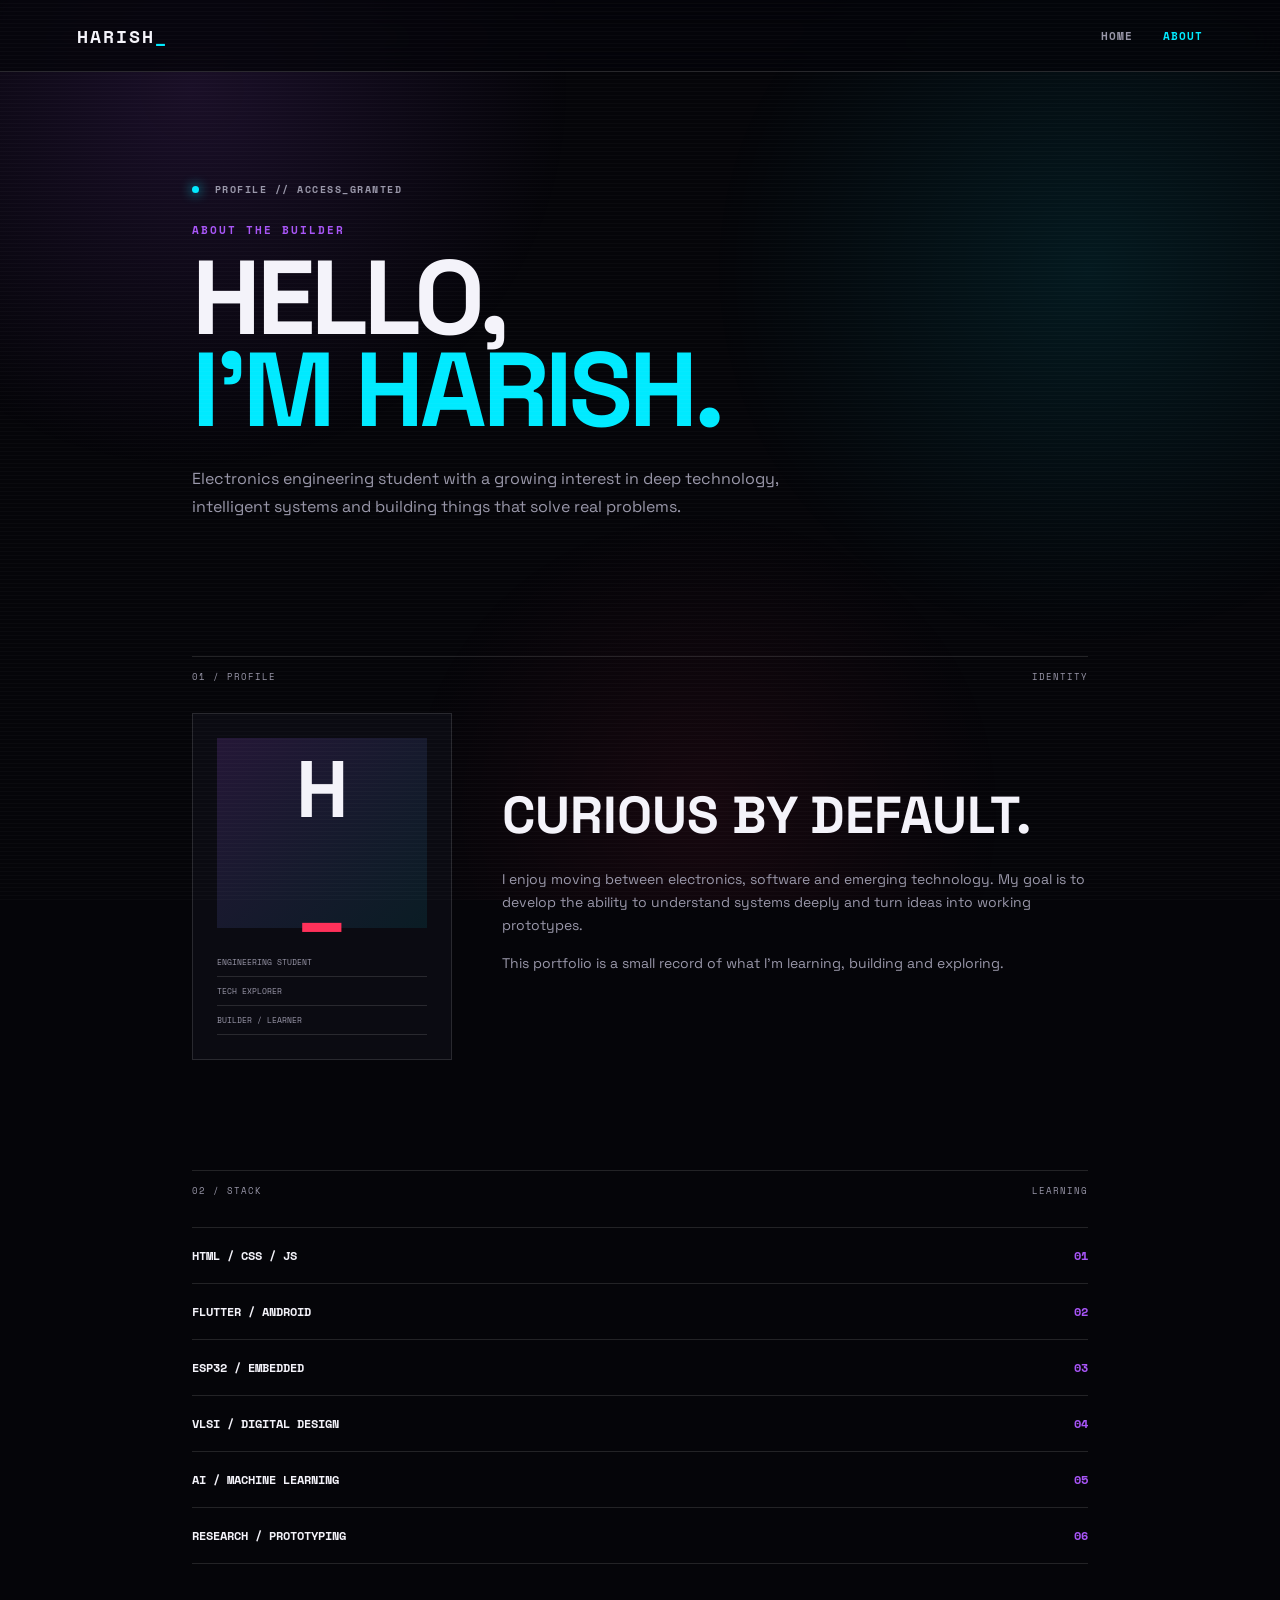
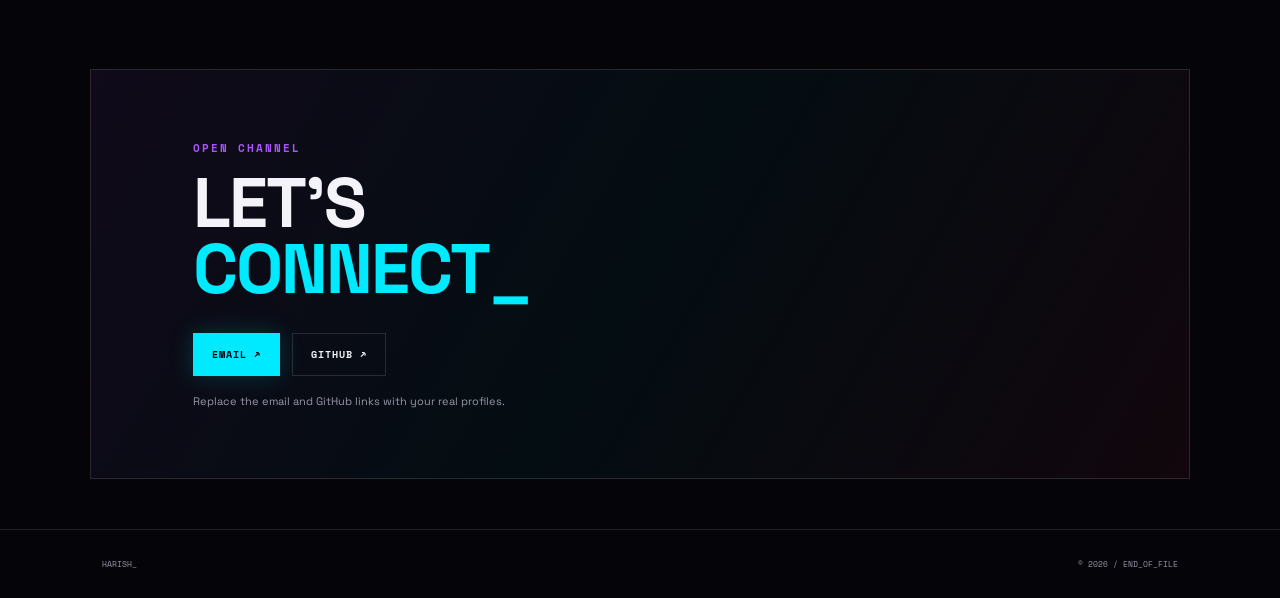
==== about.html @ 22ba83e8 "Add files via upload" ====
<!DOCTYPE html>
<html lang="en">
<head>
  <meta charset="UTF-8">
  <meta name="viewport" content="width=device-width, initial-scale=1.0">
  <meta name="description" content="About Harish — electronics engineering, technology and innovation.">
  <title>ABOUT // HARISH</title>
  <link rel="stylesheet" href="style.css">
</head>
<body>
  <div class="scanlines"></div>

  <header class="nav">
    <a class="logo" href="index.html">HARISH<span>_</span></a>
    <button class="menu-btn" aria-label="Open menu">☰</button>
    <nav class="nav-links">
      <a href="index.html">HOME</a>
      <a class="active" href="about.html">ABOUT</a>
    </nav>
  </header>

  <main>
    <section class="about-hero">
      <div class="status"><span></span> PROFILE // ACCESS_GRANTED</div>
      <p class="eyebrow">ABOUT THE BUILDER</p>
      <h1>HELLO,<br><span>I'M HARISH.</span></h1>
      <p class="hero-copy">Electronics engineering student with a growing interest in deep technology, intelligent systems and building things that solve real problems.</p>
    </section>

    <section class="section">
      <div class="section-head"><span>01 / PROFILE</span><span>IDENTITY</span></div>
      <div class="profile-grid">
        <div class="profile-card"><div class="avatar">H<span>_</span></div><p>ENGINEERING STUDENT</p><p>TECH EXPLORER</p><p>BUILDER / LEARNER</p></div>
        <div>
          <h2 class="big-title">CURIOUS BY DEFAULT.</h2>
          <p class="body-copy">I enjoy moving between electronics, software and emerging technology. My goal is to develop the ability to understand systems deeply and turn ideas into working prototypes.</p>
          <p class="body-copy">This portfolio is a small record of what I'm learning, building and exploring.</p>
        </div>
      </div>
    </section>

    <section class="section">
      <div class="section-head"><span>02 / STACK</span><span>LEARNING</span></div>
      <div class="stack">
        <div>HTML / CSS / JS <span>01</span></div>
        <div>FLUTTER / ANDROID <span>02</span></div>
        <div>ESP32 / EMBEDDED <span>03</span></div>
        <div>VLSI / DIGITAL DESIGN <span>04</span></div>
        <div>AI / MACHINE LEARNING <span>05</span></div>
        <div>RESEARCH / PROTOTYPING <span>06</span></div>
      </div>
    </section>

    <section class="cta" id="contact">
      <p class="eyebrow">OPEN CHANNEL</p>
      <h2>LET'S<br><span>CONNECT_</span></h2>
      <div class="actions">
        <a class="btn primary" href="mailto:your@email.com">EMAIL ↗</a>
        <a class="btn" href="https://github.com/" target="_blank" rel="noopener">GITHUB ↗</a>
      </div>
      <p class="replace-note">Replace the email and GitHub links with your real profiles.</p>
    </section>
  </main>

  <footer><span>HARISH_</span><span>© 2026 / END_OF_FILE</span></footer>
  <script src="script.js"></script>
</body>
</html>
---- style.css ----
@import url('https://fonts.googleapis.com/css2?family=Space+Grotesk:wght@400;500;600;700&family=Space+Mono:wght@400;700&display=swap');

:root {
  --bg: #050509;
  --panel: #0b0b12;
  --text: #f4f3fa;
  --muted: #9997a9;
  --cyan: #00eaff;
  --blue: #477cff;
  --purple: #a855f7;
  --red: #ff315a;
  --line: rgba(255,255,255,.12);
}
* { box-sizing: border-box; margin: 0; padding: 0; }
html { scroll-behavior: smooth; }
body {
  background: var(--bg); color: var(--text); font-family: 'Space Grotesk', sans-serif;
  min-height: 100vh; overflow-x: hidden;
}
body::before {
  content:""; position:fixed; inset:0; pointer-events:none; z-index:-1;
  background:
    radial-gradient(circle at 15% 10%, rgba(168,85,247,.13), transparent 28%),
    radial-gradient(circle at 85% 30%, rgba(0,234,255,.09), transparent 30%),
    radial-gradient(circle at 55% 90%, rgba(255,49,90,.07), transparent 28%);
}
.scanlines { position:fixed; inset:0; pointer-events:none; z-index:20; opacity:.025; background:repeating-linear-gradient(0deg,#fff 0 1px,transparent 1px 4px); }
a { color:inherit; text-decoration:none; }
.nav {
  height:72px; display:flex; align-items:center; justify-content:space-between;
  padding:0 6%; border-bottom:1px solid var(--line); position:sticky; top:0;
  z-index:10; backdrop-filter:blur(16px); background:rgba(5,5,9,.78);
}
.logo { font:700 18px 'Space Mono', monospace; letter-spacing:2px; }
.logo span, h1 span, .cta span { color:var(--cyan); }
.nav-links { display:flex; gap:30px; font:700 11px 'Space Mono', monospace; letter-spacing:1px; }
.nav-links a { color:var(--muted); transition:.2s; }
.nav-links a:hover,.nav-links .active { color:var(--cyan); }
.menu-btn { display:none; background:none; border:0; color:var(--text); font-size:22px; }
.hero,.about-hero { padding:110px 8% 80px; max-width:1100px; margin:auto; }
.status { font:700 10px 'Space Mono', monospace; letter-spacing:1.5px; color:var(--muted); margin-bottom:25px; }
.status span { display:inline-block; width:7px; height:7px; border-radius:50%; background:var(--cyan); box-shadow:0 0 12px var(--cyan); margin-right:8px; }
.eyebrow { color:var(--purple); font:700 11px 'Space Mono', monospace; letter-spacing:2px; margin-bottom:14px; }
h1 { font-size:clamp(48px,12vw,105px); line-height:.88; letter-spacing:-4px; margin-bottom:28px; }
h1 i { color:var(--red); font-style:normal; text-shadow:0 0 18px rgba(255,49,90,.5); }
.hero-copy { color:var(--muted); max-width:590px; font-size:16px; line-height:1.75; }
.actions { display:flex; gap:12px; flex-wrap:wrap; margin-top:30px; }
.btn { display:inline-block; border:1px solid var(--line); padding:13px 18px; font:700 10px 'Space Mono',monospace; letter-spacing:1px; transition:.25s; }
.btn:hover { border-color:var(--cyan); transform:translateY(-2px); }
.btn.primary { background:var(--cyan); color:#020207; border-color:var(--cyan); box-shadow:0 0 25px rgba(0,234,255,.18); }
.hero-grid { display:grid; grid-template-columns:repeat(3,1fr); border-top:1px solid var(--line); border-bottom:1px solid var(--line); margin-top:80px; }
.hero-grid div { padding:20px 12px; border-right:1px solid var(--line); }
.hero-grid div:last-child { border:0; }
.hero-grid small { display:block; color:var(--muted); font:9px 'Space Mono',monospace; margin-bottom:8px; }
.hero-grid strong { font:700 11px 'Space Mono',monospace; }
.live { color:var(--cyan); }
.section { padding:55px 8%; max-width:1100px; margin:auto; }
.section-head { display:flex; justify-content:space-between; border-top:1px solid var(--line); padding-top:13px; margin-bottom:30px; color:var(--muted); font:9px 'Space Mono',monospace; letter-spacing:1px; }
.skill-grid { display:grid; grid-template-columns:repeat(2,1fr); gap:1px; background:var(--line); border:1px solid var(--line); }
.skill-grid article { background:var(--panel); padding:28px; min-height:170px; }
.skill-grid b { color:var(--red); font:10px 'Space Mono',monospace; }
.skill-grid h2 { margin:30px 0 8px; font-size:21px; }
.skill-grid p,.project p,.body-copy { color:var(--muted); line-height:1.65; font-size:14px; }
.projects { border-top:1px solid var(--line); }
.project { display:grid; grid-template-columns:80px 1fr; gap:20px; padding:28px 0; border-bottom:1px solid var(--line); }
.project-no { color:var(--purple); font:11px 'Space Mono',monospace; }
.project h2 { font-size:22px; margin-bottom:8px; }
.tag { display:inline-block; margin:15px 7px 0 0; padding:5px 8px; border:1px solid var(--line); color:var(--cyan); font:8px 'Space Mono',monospace; }
.cta { max-width:1100px; margin:50px auto; padding:70px 8%; border:1px solid var(--line); background:linear-gradient(120deg,rgba(168,85,247,.07),rgba(0,234,255,.04),rgba(255,49,90,.05)); }
.cta h2 { font-size:clamp(38px,8vw,70px); line-height:.95; letter-spacing:-2px; margin-bottom:15px; }
footer { display:flex; justify-content:space-between; padding:28px 8%; border-top:1px solid var(--line); color:var(--muted); font:8px 'Space Mono',monospace; }
.profile-grid { display:grid; grid-template-columns:260px 1fr; gap:50px; align-items:center; }
.profile-card { border:1px solid var(--line); padding:24px; background:var(--panel); }
.avatar { height:190px; display:grid; place-items:center; font-size:80px; font-weight:700; background:linear-gradient(135deg,rgba(168,85,247,.16),rgba(0,234,255,.08)); margin-bottom:20px; }
.avatar span { color:var(--red); }
.profile-card p { color:var(--muted); font:8px 'Space Mono',monospace; padding:8px 0; border-bottom:1px solid var(--line); }
.big-title { font-size:clamp(28px,6vw,52px); margin-bottom:20px; }
.body-copy { margin-bottom:15px; max-width:650px; }
.stack { border-top:1px solid var(--line); }
.stack div { display:flex; justify-content:space-between; padding:19px 0; border-bottom:1px solid var(--line); font:700 12px 'Space Mono',monospace; }
.stack span { color:var(--purple); }
.replace-note { margin-top:18px; color:var(--muted); font-size:11px; }

@media (max-width:650px) {
  .nav { height:62px; padding:0 5%; }
  .menu-btn { display:block; }
  .nav-links { display:none; position:absolute; top:62px; left:0; right:0; padding:20px 5%; background:#08080d; border-bottom:1px solid var(--line); flex-direction:column; }
  .nav-links.open { display:flex; }
  .hero,.about-hero { padding:80px 6% 55px; }
  h1 { letter-spacing:-2px; }
  .hero-grid { grid-template-columns:1fr; }
  .hero-grid div { border-right:0; border-bottom:1px solid var(--line); }
  .hero-grid div:last-child { border-bottom:0; }
  .section { padding:45px 6%; }
  .skill-grid { grid-template-columns:1fr; }
  .profile-grid { grid-template-columns:1fr; gap:30px; }
  .project { grid-template-columns:55px 1fr; }
  .cta { margin:30px 6%; padding:45px 6%; }
  footer { padding:25px 6%; flex-direction:column; gap:10px; }
}
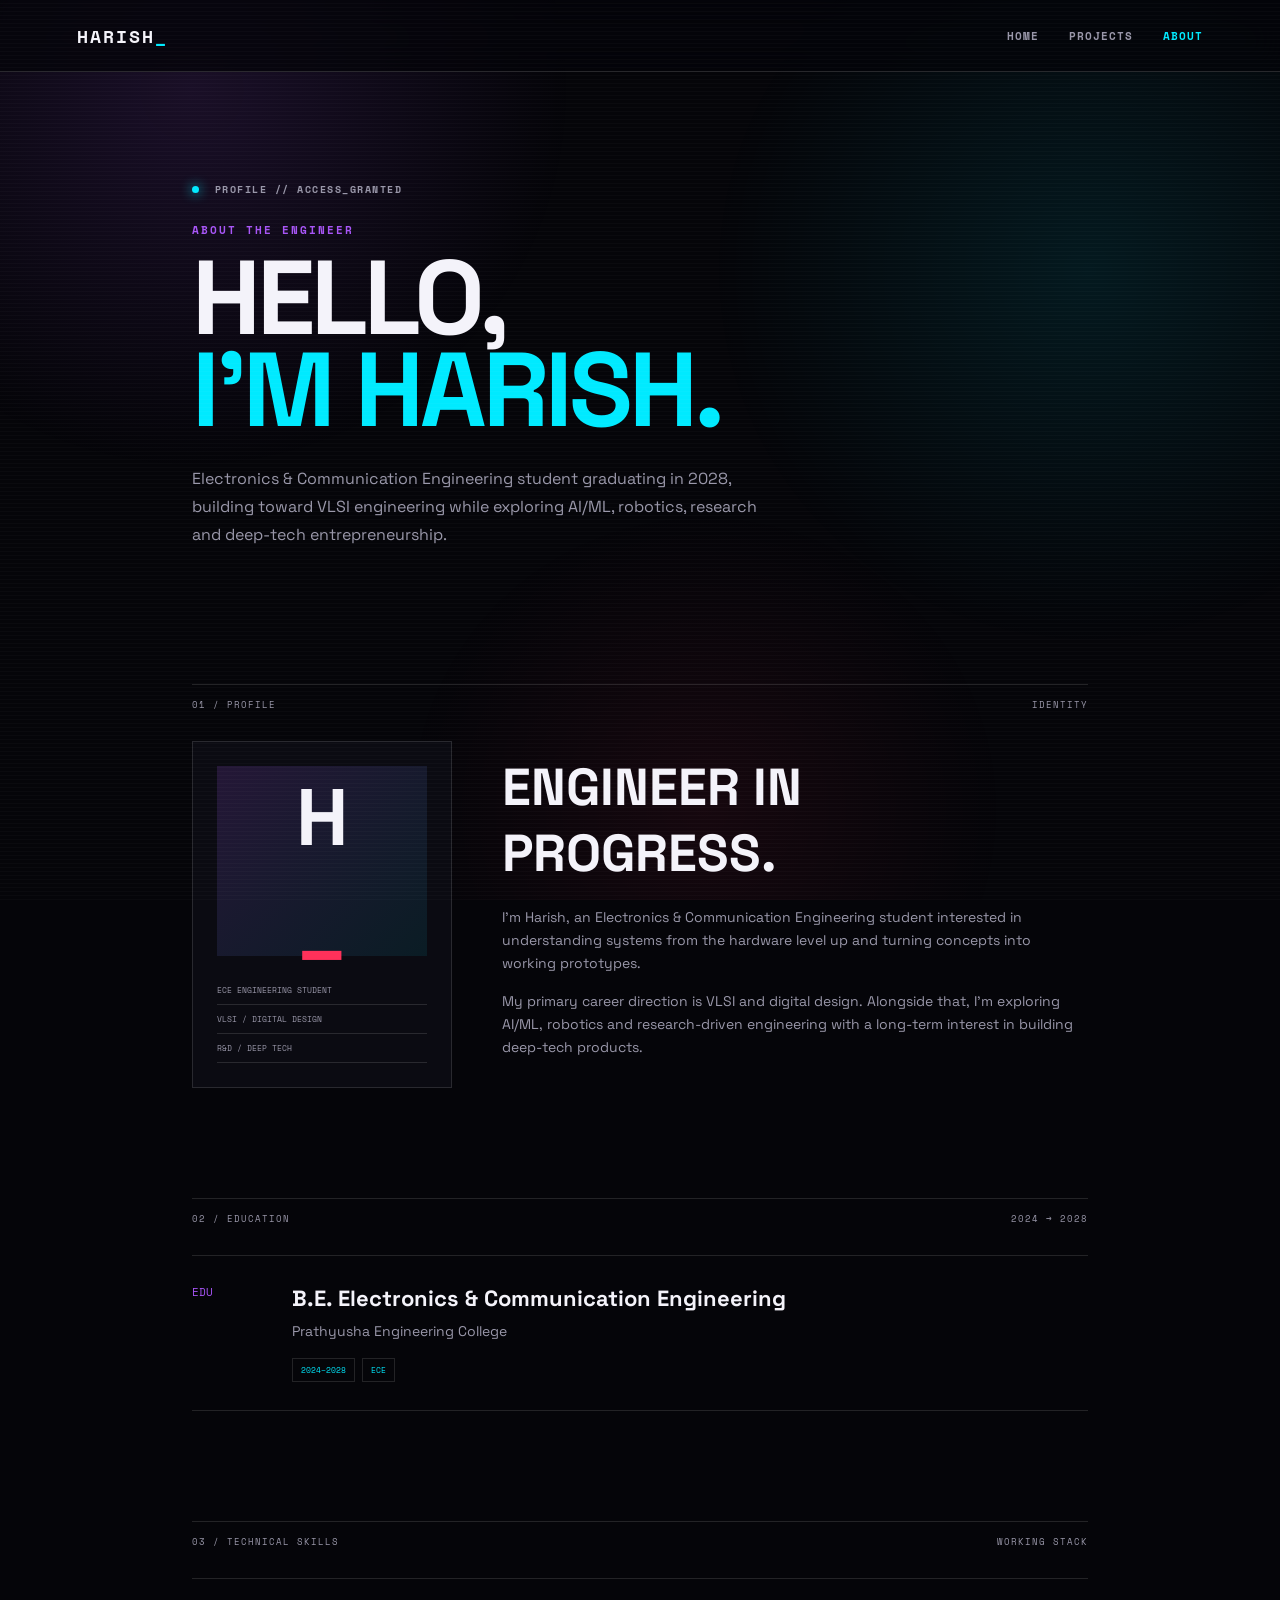
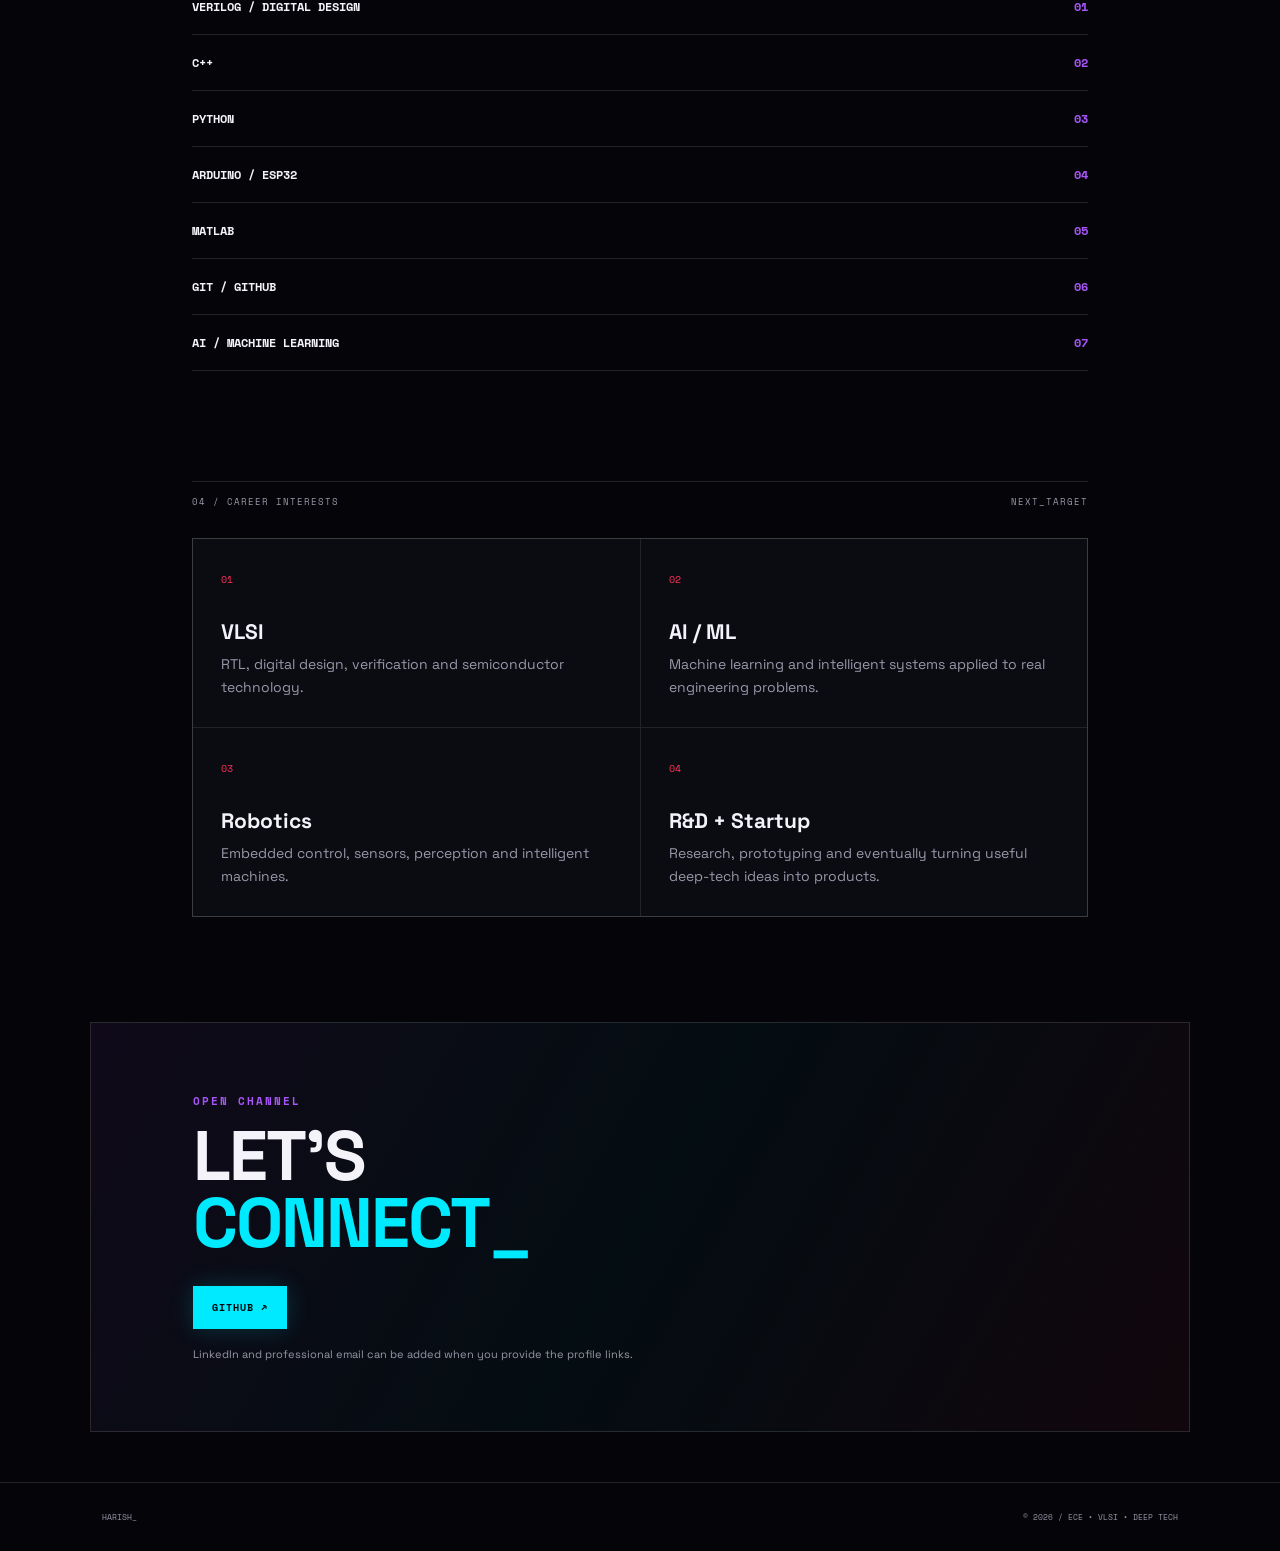
==== commit dae7d5a9: "Rewrite About page for Harish career profile" ====
--- a/about.html
+++ b/about.html
@@ -3,7 +3,7 @@
 <head>
   <meta charset="UTF-8">
   <meta name="viewport" content="width=device-width, initial-scale=1.0">
-  <meta name="description" content="About Harish — electronics engineering, technology and innovation.">
+  <meta name="description" content="About Harish — Electronics & Communication Engineering student focused on VLSI, AI/ML, robotics and R&D.">
   <title>ABOUT // HARISH</title>
   <link rel="stylesheet" href="style.css">
 </head>
@@ -15,6 +15,7 @@
     <button class="menu-btn" aria-label="Open menu">☰</button>
     <nav class="nav-links">
       <a href="index.html">HOME</a>
+      <a href="projects.html">PROJECTS</a>
       <a class="active" href="about.html">ABOUT</a>
     </nav>
   </header>
@@ -22,32 +23,50 @@
   <main>
     <section class="about-hero">
       <div class="status"><span></span> PROFILE // ACCESS_GRANTED</div>
-      <p class="eyebrow">ABOUT THE BUILDER</p>
+      <p class="eyebrow">ABOUT THE ENGINEER</p>
       <h1>HELLO,<br><span>I'M HARISH.</span></h1>
-      <p class="hero-copy">Electronics engineering student with a growing interest in deep technology, intelligent systems and building things that solve real problems.</p>
+      <p class="hero-copy">Electronics & Communication Engineering student graduating in 2028, building toward VLSI engineering while exploring AI/ML, robotics, research and deep-tech entrepreneurship.</p>
     </section>
 
     <section class="section">
       <div class="section-head"><span>01 / PROFILE</span><span>IDENTITY</span></div>
       <div class="profile-grid">
-        <div class="profile-card"><div class="avatar">H<span>_</span></div><p>ENGINEERING STUDENT</p><p>TECH EXPLORER</p><p>BUILDER / LEARNER</p></div>
+        <div class="profile-card"><div class="avatar">H<span>_</span></div><p>ECE ENGINEERING STUDENT</p><p>VLSI / DIGITAL DESIGN</p><p>R&D / DEEP TECH</p></div>
         <div>
-          <h2 class="big-title">CURIOUS BY DEFAULT.</h2>
-          <p class="body-copy">I enjoy moving between electronics, software and emerging technology. My goal is to develop the ability to understand systems deeply and turn ideas into working prototypes.</p>
-          <p class="body-copy">This portfolio is a small record of what I'm learning, building and exploring.</p>
+          <h2 class="big-title">ENGINEER IN PROGRESS.</h2>
+          <p class="body-copy">I'm Harish, an Electronics & Communication Engineering student interested in understanding systems from the hardware level up and turning concepts into working prototypes.</p>
+          <p class="body-copy">My primary career direction is VLSI and digital design. Alongside that, I'm exploring AI/ML, robotics and research-driven engineering with a long-term interest in building deep-tech products.</p>
         </div>
       </div>
     </section>
 
     <section class="section">
-      <div class="section-head"><span>02 / STACK</span><span>LEARNING</span></div>
+      <div class="section-head"><span>02 / EDUCATION</span><span>2024 → 2028</span></div>
+      <div class="projects">
+        <article class="project"><div class="project-no">EDU</div><div><h2>B.E. Electronics & Communication Engineering</h2><p>Prathyusha Engineering College</p><span class="tag">2024–2028</span><span class="tag">ECE</span></div></article>
+      </div>
+    </section>
+
+    <section class="section">
+      <div class="section-head"><span>03 / TECHNICAL SKILLS</span><span>WORKING STACK</span></div>
       <div class="stack">
-        <div>HTML / CSS / JS <span>01</span></div>
-        <div>FLUTTER / ANDROID <span>02</span></div>
-        <div>ESP32 / EMBEDDED <span>03</span></div>
-        <div>VLSI / DIGITAL DESIGN <span>04</span></div>
-        <div>AI / MACHINE LEARNING <span>05</span></div>
-        <div>RESEARCH / PROTOTYPING <span>06</span></div>
+        <div>VERILOG / DIGITAL DESIGN <span>01</span></div>
+        <div>C++ <span>02</span></div>
+        <div>PYTHON <span>03</span></div>
+        <div>ARDUINO / ESP32 <span>04</span></div>
+        <div>MATLAB <span>05</span></div>
+        <div>GIT / GITHUB <span>06</span></div>
+        <div>AI / MACHINE LEARNING <span>07</span></div>
+      </div>
+    </section>
+
+    <section class="section">
+      <div class="section-head"><span>04 / CAREER INTERESTS</span><span>NEXT_TARGET</span></div>
+      <div class="skill-grid">
+        <article><b>01</b><h2>VLSI</h2><p>RTL, digital design, verification and semiconductor technology.</p></article>
+        <article><b>02</b><h2>AI / ML</h2><p>Machine learning and intelligent systems applied to real engineering problems.</p></article>
+        <article><b>03</b><h2>Robotics</h2><p>Embedded control, sensors, perception and intelligent machines.</p></article>
+        <article><b>04</b><h2>R&D + Startup</h2><p>Research, prototyping and eventually turning useful deep-tech ideas into products.</p></article>
       </div>
     </section>
 
@@ -55,14 +74,13 @@
       <p class="eyebrow">OPEN CHANNEL</p>
       <h2>LET'S<br><span>CONNECT_</span></h2>
       <div class="actions">
-        <a class="btn primary" href="mailto:your@email.com">EMAIL ↗</a>
-        <a class="btn" href="https://github.com/" target="_blank" rel="noopener">GITHUB ↗</a>
+        <a class="btn primary" href="https://github.com/engineerharish05" target="_blank" rel="noopener">GITHUB ↗</a>
       </div>
-      <p class="replace-note">Replace the email and GitHub links with your real profiles.</p>
+      <p class="replace-note">LinkedIn and professional email can be added when you provide the profile links.</p>
     </section>
   </main>
 
-  <footer><span>HARISH_</span><span>© 2026 / END_OF_FILE</span></footer>
+  <footer><span>HARISH_</span><span>© 2026 / ECE • VLSI • DEEP TECH</span></footer>
   <script src="script.js"></script>
 </body>
 </html>
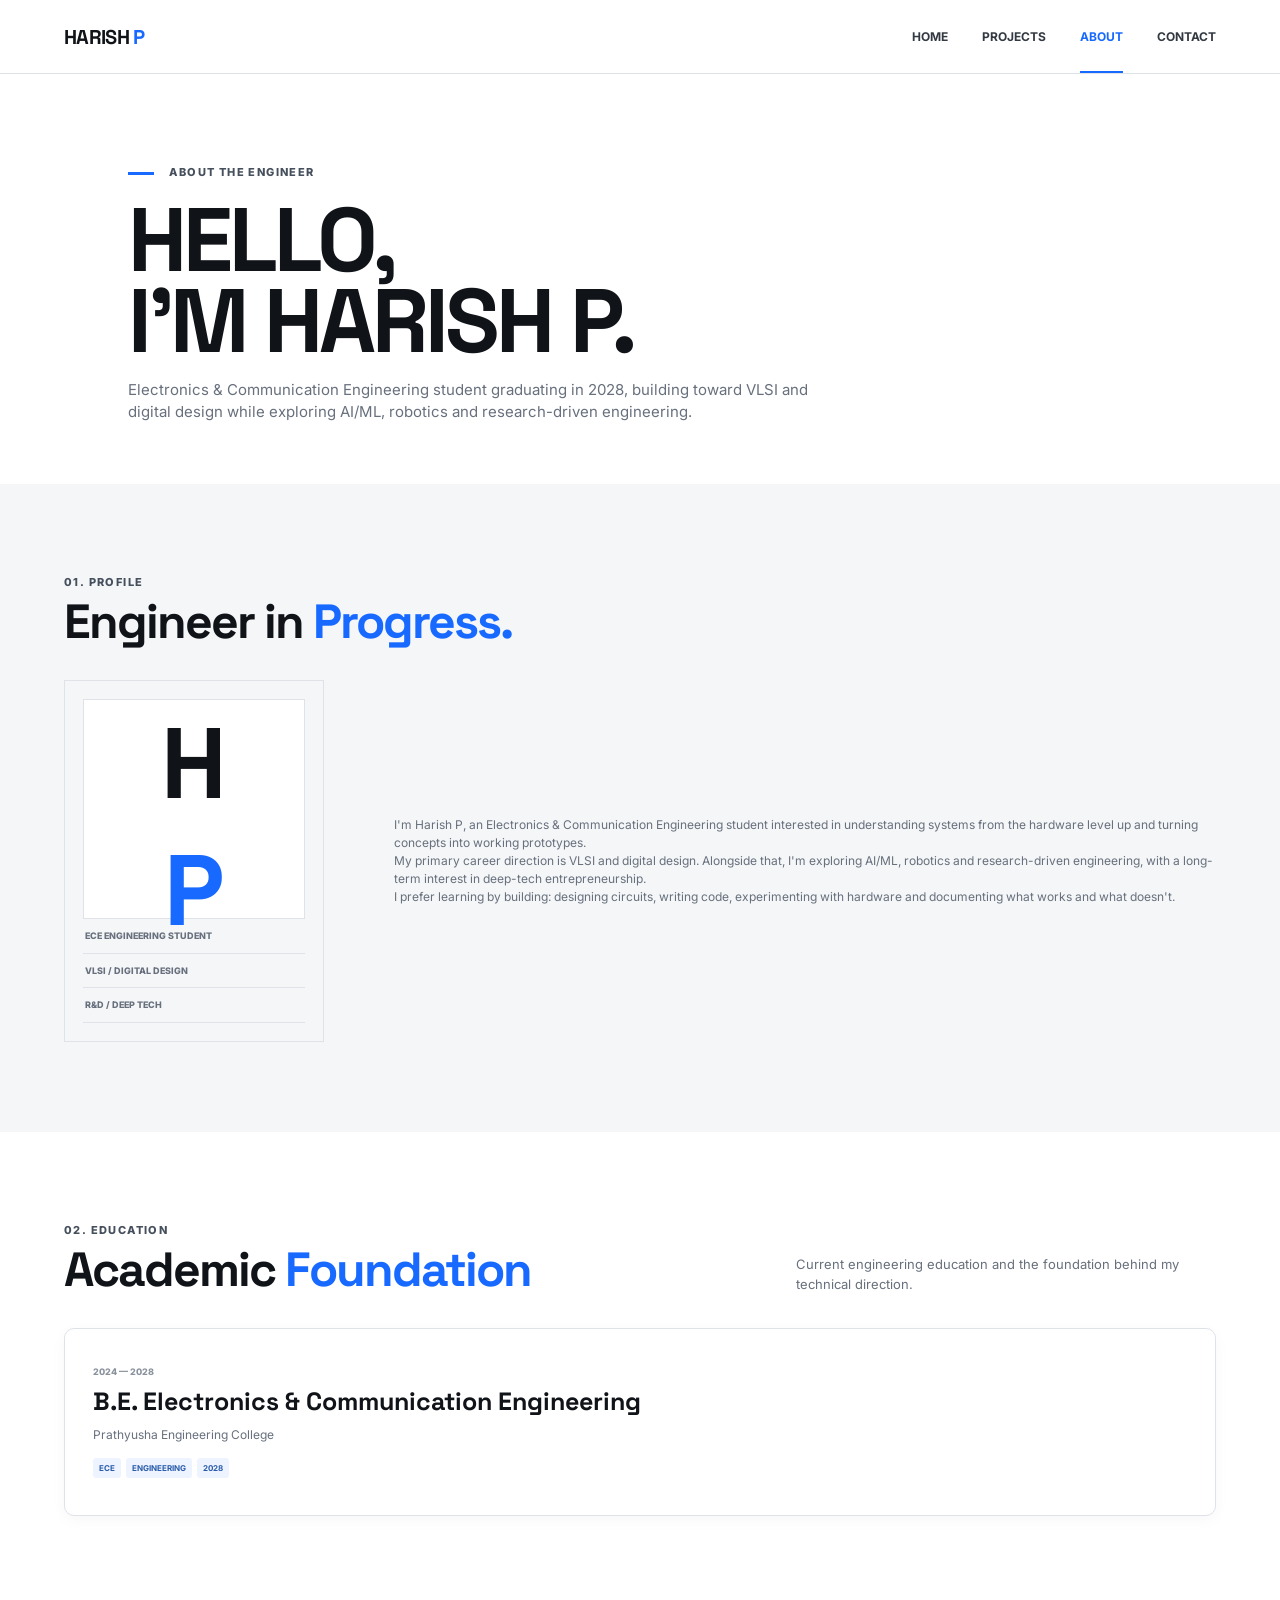
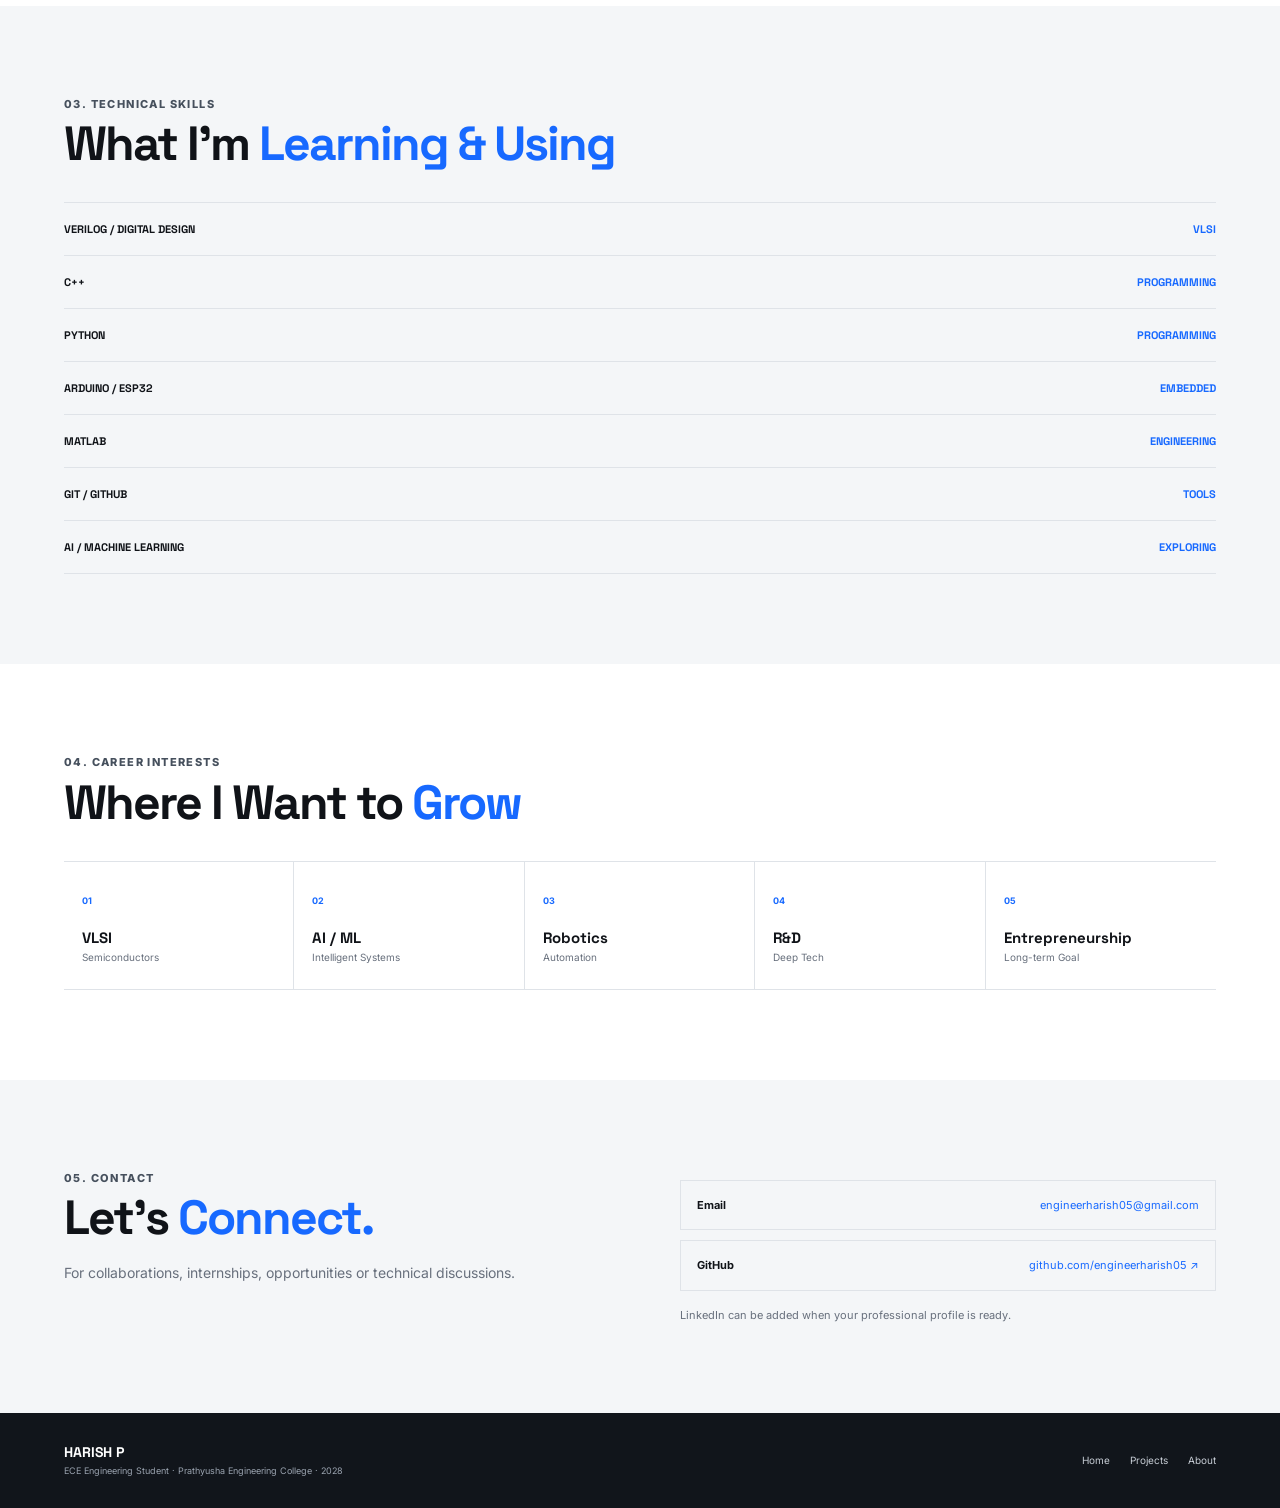
==== commit fbf69208: "Rewrite About page for Harish P career portfolio" ====
--- a/about.html
+++ b/about.html
@@ -3,84 +3,54 @@
 <head>
   <meta charset="UTF-8">
   <meta name="viewport" content="width=device-width, initial-scale=1.0">
-  <meta name="description" content="About Harish — Electronics & Communication Engineering student focused on VLSI, AI/ML, robotics and R&D.">
-  <title>ABOUT // HARISH</title>
+  <meta name="description" content="About Harish P — ECE engineering student focused on VLSI, digital design, embedded systems, AI/ML and robotics.">
+  <title>About Harish P</title>
   <link rel="stylesheet" href="style.css">
 </head>
 <body>
-  <div class="scanlines"></div>
-
   <header class="nav">
-    <a class="logo" href="index.html">HARISH<span>_</span></a>
-    <button class="menu-btn" aria-label="Open menu">☰</button>
+    <a class="logo" href="index.html">HARISH <span>P</span></a>
+    <button class="menu-btn" aria-label="Open navigation" aria-expanded="false">☰</button>
     <nav class="nav-links">
-      <a href="index.html">HOME</a>
-      <a href="projects.html">PROJECTS</a>
-      <a class="active" href="about.html">ABOUT</a>
+      <a href="index.html">HOME</a><a href="projects.html">PROJECTS</a><a class="active" href="about.html">ABOUT</a><a href="#contact">CONTACT</a>
     </nav>
   </header>
-
   <main>
     <section class="about-hero">
-      <div class="status"><span></span> PROFILE // ACCESS_GRANTED</div>
-      <p class="eyebrow">ABOUT THE ENGINEER</p>
-      <h1>HELLO,<br><span>I'M HARISH.</span></h1>
-      <p class="hero-copy">Electronics & Communication Engineering student graduating in 2028, building toward VLSI engineering while exploring AI/ML, robotics, research and deep-tech entrepreneurship.</p>
+      <p class="eyebrow"><span></span> ABOUT THE ENGINEER</p>
+      <h1>HELLO,<br><span>I'M HARISH P.</span></h1>
+      <p class="hero-copy">Electronics & Communication Engineering student graduating in 2028, building toward VLSI and digital design while exploring AI/ML, robotics and research-driven engineering.</p>
     </section>
 
-    <section class="section">
-      <div class="section-head"><span>01 / PROFILE</span><span>IDENTITY</span></div>
+    <section class="section section-gray"><div class="container">
+      <div class="section-heading"><div><p class="section-kicker">01. PROFILE</p><h2>Engineer in <span>Progress.</span></h2></div></div>
       <div class="profile-grid">
-        <div class="profile-card"><div class="avatar">H<span>_</span></div><p>ECE ENGINEERING STUDENT</p><p>VLSI / DIGITAL DESIGN</p><p>R&D / DEEP TECH</p></div>
-        <div>
-          <h2 class="big-title">ENGINEER IN PROGRESS.</h2>
-          <p class="body-copy">I'm Harish, an Electronics & Communication Engineering student interested in understanding systems from the hardware level up and turning concepts into working prototypes.</p>
-          <p class="body-copy">My primary career direction is VLSI and digital design. Alongside that, I'm exploring AI/ML, robotics and research-driven engineering with a long-term interest in building deep-tech products.</p>
-        </div>
+        <div class="profile-card"><div class="avatar">H<span>P</span></div><p>ECE ENGINEERING STUDENT</p><p>VLSI / DIGITAL DESIGN</p><p>R&D / DEEP TECH</p></div>
+        <div><p class="body-text">I'm Harish P, an Electronics & Communication Engineering student interested in understanding systems from the hardware level up and turning concepts into working prototypes.</p><p class="body-text">My primary career direction is VLSI and digital design. Alongside that, I'm exploring AI/ML, robotics and research-driven engineering, with a long-term interest in deep-tech entrepreneurship.</p><p class="body-text">I prefer learning by building: designing circuits, writing code, experimenting with hardware and documenting what works and what doesn't.</p></div>
       </div>
+    </div></section>
+
+    <section class="section container">
+      <div class="section-heading"><div><p class="section-kicker">02. EDUCATION</p><h2>Academic <span>Foundation</span></h2></div><p>Current engineering education and the foundation behind my technical direction.</p></div>
+      <div class="project-grid" style="grid-template-columns:1fr"><article class="project-card"><div class="project-body" style="padding:28px"><small>2024 — 2028</small><h3 style="font-size:25px">B.E. Electronics & Communication Engineering</h3><p>Prathyusha Engineering College</p><div class="tags" style="margin-top:14px"><span>ECE</span><span>ENGINEERING</span><span>2028</span></div></div></article></div>
     </section>
 
-    <section class="section">
-      <div class="section-head"><span>02 / EDUCATION</span><span>2024 → 2028</span></div>
-      <div class="projects">
-        <article class="project"><div class="project-no">EDU</div><div><h2>B.E. Electronics & Communication Engineering</h2><p>Prathyusha Engineering College</p><span class="tag">2024–2028</span><span class="tag">ECE</span></div></article>
-      </div>
+    <section class="section section-gray"><div class="container">
+      <div class="section-heading"><div><p class="section-kicker">03. TECHNICAL SKILLS</p><h2>What I'm <span>Learning & Using</span></h2></div></div>
+      <div class="stack"><div>VERILOG / DIGITAL DESIGN <span>VLSI</span></div><div>C++ <span>PROGRAMMING</span></div><div>PYTHON <span>PROGRAMMING</span></div><div>ARDUINO / ESP32 <span>EMBEDDED</span></div><div>MATLAB <span>ENGINEERING</span></div><div>GIT / GITHUB <span>TOOLS</span></div><div>AI / MACHINE LEARNING <span>EXPLORING</span></div></div>
+    </div></section>
+
+    <section class="section container">
+      <div class="section-heading"><div><p class="section-kicker">04. CAREER INTERESTS</p><h2>Where I Want to <span>Grow</span></h2></div></div>
+      <div class="interest-grid"><div><b>01</b><h3>VLSI</h3><p>Semiconductors</p></div><div><b>02</b><h3>AI / ML</h3><p>Intelligent Systems</p></div><div><b>03</b><h3>Robotics</h3><p>Automation</p></div><div><b>04</b><h3>R&D</h3><p>Deep Tech</p></div><div><b>05</b><h3>Entrepreneurship</h3><p>Long-term Goal</p></div></div>
     </section>
 
-    <section class="section">
-      <div class="section-head"><span>03 / TECHNICAL SKILLS</span><span>WORKING STACK</span></div>
-      <div class="stack">
-        <div>VERILOG / DIGITAL DESIGN <span>01</span></div>
-        <div>C++ <span>02</span></div>
-        <div>PYTHON <span>03</span></div>
-        <div>ARDUINO / ESP32 <span>04</span></div>
-        <div>MATLAB <span>05</span></div>
-        <div>GIT / GITHUB <span>06</span></div>
-        <div>AI / MACHINE LEARNING <span>07</span></div>
-      </div>
-    </section>
-
-    <section class="section">
-      <div class="section-head"><span>04 / CAREER INTERESTS</span><span>NEXT_TARGET</span></div>
-      <div class="skill-grid">
-        <article><b>01</b><h2>VLSI</h2><p>RTL, digital design, verification and semiconductor technology.</p></article>
-        <article><b>02</b><h2>AI / ML</h2><p>Machine learning and intelligent systems applied to real engineering problems.</p></article>
-        <article><b>03</b><h2>Robotics</h2><p>Embedded control, sensors, perception and intelligent machines.</p></article>
-        <article><b>04</b><h2>R&D + Startup</h2><p>Research, prototyping and eventually turning useful deep-tech ideas into products.</p></article>
-      </div>
-    </section>
-
-    <section class="cta" id="contact">
-      <p class="eyebrow">OPEN CHANNEL</p>
-      <h2>LET'S<br><span>CONNECT_</span></h2>
-      <div class="actions">
-        <a class="btn primary" href="https://github.com/engineerharish05" target="_blank" rel="noopener">GITHUB ↗</a>
-      </div>
-      <p class="replace-note">LinkedIn and professional email can be added when you provide the profile links.</p>
-    </section>
+    <section class="section section-gray" id="contact"><div class="container split-section">
+      <div><p class="section-kicker">05. CONTACT</p><h2>Let's <span>Connect.</span></h2><p class="body-text">For collaborations, internships, opportunities or technical discussions.</p></div>
+      <div><div class="contact-card"><strong>Email</strong><a href="mailto:engineerharish05@gmail.com">engineerharish05@gmail.com</a></div><div class="contact-card"><strong>GitHub</strong><a href="https://github.com/engineerharish05" target="_blank" rel="noopener">github.com/engineerharish05 ↗</a></div><p class="replace-note">LinkedIn can be added when your professional profile is ready.</p></div>
+    </div></section>
   </main>
-
-  <footer><span>HARISH_</span><span>© 2026 / ECE • VLSI • DEEP TECH</span></footer>
+  <footer><div><strong>HARISH P</strong><span>ECE Engineering Student · Prathyusha Engineering College · 2028</span></div><div><a href="index.html">Home</a><a href="projects.html">Projects</a><a href="about.html">About</a></div></footer>
   <script src="script.js"></script>
 </body>
 </html>
--- a/style.css
+++ b/style.css
@@ -1,100 +1,13 @@
-@import url('https://fonts.googleapis.com/css2?family=Space+Grotesk:wght@400;500;600;700&family=Space+Mono:wght@400;700&display=swap');
+@import url('https://fonts.googleapis.com/css2?family=Inter:wght@400;500;600;700;800&family=Space+Grotesk:wght@500;600;700&display=swap');
 
-:root {
-  --bg: #050509;
-  --panel: #0b0b12;
-  --text: #f4f3fa;
-  --muted: #9997a9;
-  --cyan: #00eaff;
-  --blue: #477cff;
-  --purple: #a855f7;
-  --red: #ff315a;
-  --line: rgba(255,255,255,.12);
-}
-* { box-sizing: border-box; margin: 0; padding: 0; }
-html { scroll-behavior: smooth; }
-body {
-  background: var(--bg); color: var(--text); font-family: 'Space Grotesk', sans-serif;
-  min-height: 100vh; overflow-x: hidden;
-}
-body::before {
-  content:""; position:fixed; inset:0; pointer-events:none; z-index:-1;
-  background:
-    radial-gradient(circle at 15% 10%, rgba(168,85,247,.13), transparent 28%),
-    radial-gradient(circle at 85% 30%, rgba(0,234,255,.09), transparent 30%),
-    radial-gradient(circle at 55% 90%, rgba(255,49,90,.07), transparent 28%);
-}
-.scanlines { position:fixed; inset:0; pointer-events:none; z-index:20; opacity:.025; background:repeating-linear-gradient(0deg,#fff 0 1px,transparent 1px 4px); }
-a { color:inherit; text-decoration:none; }
-.nav {
-  height:72px; display:flex; align-items:center; justify-content:space-between;
-  padding:0 6%; border-bottom:1px solid var(--line); position:sticky; top:0;
-  z-index:10; backdrop-filter:blur(16px); background:rgba(5,5,9,.78);
-}
-.logo { font:700 18px 'Space Mono', monospace; letter-spacing:2px; }
-.logo span, h1 span, .cta span { color:var(--cyan); }
-.nav-links { display:flex; gap:30px; font:700 11px 'Space Mono', monospace; letter-spacing:1px; }
-.nav-links a { color:var(--muted); transition:.2s; }
-.nav-links a:hover,.nav-links .active { color:var(--cyan); }
-.menu-btn { display:none; background:none; border:0; color:var(--text); font-size:22px; }
-.hero,.about-hero { padding:110px 8% 80px; max-width:1100px; margin:auto; }
-.status { font:700 10px 'Space Mono', monospace; letter-spacing:1.5px; color:var(--muted); margin-bottom:25px; }
-.status span { display:inline-block; width:7px; height:7px; border-radius:50%; background:var(--cyan); box-shadow:0 0 12px var(--cyan); margin-right:8px; }
-.eyebrow { color:var(--purple); font:700 11px 'Space Mono', monospace; letter-spacing:2px; margin-bottom:14px; }
-h1 { font-size:clamp(48px,12vw,105px); line-height:.88; letter-spacing:-4px; margin-bottom:28px; }
-h1 i { color:var(--red); font-style:normal; text-shadow:0 0 18px rgba(255,49,90,.5); }
-.hero-copy { color:var(--muted); max-width:590px; font-size:16px; line-height:1.75; }
-.actions { display:flex; gap:12px; flex-wrap:wrap; margin-top:30px; }
-.btn { display:inline-block; border:1px solid var(--line); padding:13px 18px; font:700 10px 'Space Mono',monospace; letter-spacing:1px; transition:.25s; }
-.btn:hover { border-color:var(--cyan); transform:translateY(-2px); }
-.btn.primary { background:var(--cyan); color:#020207; border-color:var(--cyan); box-shadow:0 0 25px rgba(0,234,255,.18); }
-.hero-grid { display:grid; grid-template-columns:repeat(3,1fr); border-top:1px solid var(--line); border-bottom:1px solid var(--line); margin-top:80px; }
-.hero-grid div { padding:20px 12px; border-right:1px solid var(--line); }
-.hero-grid div:last-child { border:0; }
-.hero-grid small { display:block; color:var(--muted); font:9px 'Space Mono',monospace; margin-bottom:8px; }
-.hero-grid strong { font:700 11px 'Space Mono',monospace; }
-.live { color:var(--cyan); }
-.section { padding:55px 8%; max-width:1100px; margin:auto; }
-.section-head { display:flex; justify-content:space-between; border-top:1px solid var(--line); padding-top:13px; margin-bottom:30px; color:var(--muted); font:9px 'Space Mono',monospace; letter-spacing:1px; }
-.skill-grid { display:grid; grid-template-columns:repeat(2,1fr); gap:1px; background:var(--line); border:1px solid var(--line); }
-.skill-grid article { background:var(--panel); padding:28px; min-height:170px; }
-.skill-grid b { color:var(--red); font:10px 'Space Mono',monospace; }
-.skill-grid h2 { margin:30px 0 8px; font-size:21px; }
-.skill-grid p,.project p,.body-copy { color:var(--muted); line-height:1.65; font-size:14px; }
-.projects { border-top:1px solid var(--line); }
-.project { display:grid; grid-template-columns:80px 1fr; gap:20px; padding:28px 0; border-bottom:1px solid var(--line); }
-.project-no { color:var(--purple); font:11px 'Space Mono',monospace; }
-.project h2 { font-size:22px; margin-bottom:8px; }
-.tag { display:inline-block; margin:15px 7px 0 0; padding:5px 8px; border:1px solid var(--line); color:var(--cyan); font:8px 'Space Mono',monospace; }
-.cta { max-width:1100px; margin:50px auto; padding:70px 8%; border:1px solid var(--line); background:linear-gradient(120deg,rgba(168,85,247,.07),rgba(0,234,255,.04),rgba(255,49,90,.05)); }
-.cta h2 { font-size:clamp(38px,8vw,70px); line-height:.95; letter-spacing:-2px; margin-bottom:15px; }
-footer { display:flex; justify-content:space-between; padding:28px 8%; border-top:1px solid var(--line); color:var(--muted); font:8px 'Space Mono',monospace; }
-.profile-grid { display:grid; grid-template-columns:260px 1fr; gap:50px; align-items:center; }
-.profile-card { border:1px solid var(--line); padding:24px; background:var(--panel); }
-.avatar { height:190px; display:grid; place-items:center; font-size:80px; font-weight:700; background:linear-gradient(135deg,rgba(168,85,247,.16),rgba(0,234,255,.08)); margin-bottom:20px; }
-.avatar span { color:var(--red); }
-.profile-card p { color:var(--muted); font:8px 'Space Mono',monospace; padding:8px 0; border-bottom:1px solid var(--line); }
-.big-title { font-size:clamp(28px,6vw,52px); margin-bottom:20px; }
-.body-copy { margin-bottom:15px; max-width:650px; }
-.stack { border-top:1px solid var(--line); }
-.stack div { display:flex; justify-content:space-between; padding:19px 0; border-bottom:1px solid var(--line); font:700 12px 'Space Mono',monospace; }
-.stack span { color:var(--purple); }
-.replace-note { margin-top:18px; color:var(--muted); font-size:11px; }
-
-@media (max-width:650px) {
-  .nav { height:62px; padding:0 5%; }
-  .menu-btn { display:block; }
-  .nav-links { display:none; position:absolute; top:62px; left:0; right:0; padding:20px 5%; background:#08080d; border-bottom:1px solid var(--line); flex-direction:column; }
-  .nav-links.open { display:flex; }
-  .hero,.about-hero { padding:80px 6% 55px; }
-  h1 { letter-spacing:-2px; }
-  .hero-grid { grid-template-columns:1fr; }
-  .hero-grid div { border-right:0; border-bottom:1px solid var(--line); }
-  .hero-grid div:last-child { border-bottom:0; }
-  .section { padding:45px 6%; }
-  .skill-grid { grid-template-columns:1fr; }
-  .profile-grid { grid-template-columns:1fr; gap:30px; }
-  .project { grid-template-columns:55px 1fr; }
-  .cta { margin:30px 6%; padding:45px 6%; }
-  footer { padding:25px 6%; flex-direction:column; gap:10px; }
-}
+:root{--bg:#fff;--soft:#f4f6f8;--ink:#101318;--muted:#68707d;--blue:#1769ff;--blue-dark:#0b4fd6;--line:#dfe3e8;--card:#fff;--shadow:0 10px 30px rgba(16,19,24,.07)}
+*{box-sizing:border-box;margin:0;padding:0}html{scroll-behavior:smooth}body{background:var(--bg);color:var(--ink);font-family:Inter,Arial,sans-serif;line-height:1.5;overflow-x:hidden}a{color:inherit;text-decoration:none}button{font:inherit}.container{width:min(1180px,90%);margin-inline:auto}.nav{height:74px;display:flex;align-items:center;justify-content:space-between;padding:0 5%;border-bottom:1px solid var(--line);position:sticky;top:0;z-index:20;background:rgba(255,255,255,.94);backdrop-filter:blur(14px)}.logo{font:800 20px 'Space Grotesk',sans-serif;letter-spacing:-.7px}.logo span,h1 em,h2 span{color:var(--blue);font-style:normal}.nav-links{display:flex;align-items:center;gap:34px;font-size:12px;font-weight:700}.nav-links a{position:relative;color:#333942}.nav-links a:hover,.nav-links .active{color:var(--blue)}.nav-links .active:after{content:"";position:absolute;left:0;right:0;bottom:-27px;height:2px;background:var(--blue)}.menu-btn{display:none;background:none;border:0;font-size:22px;color:var(--ink)}
+.hero{min-height:600px;display:grid;grid-template-columns:1.05fr .95fr;gap:60px;align-items:center;padding-top:80px;padding-bottom:70px}.eyebrow,.section-kicker{font-size:11px;font-weight:800;letter-spacing:1.4px;color:#46505d}.eyebrow span{display:inline-block;width:26px;height:3px;background:var(--blue);vertical-align:middle;margin-right:12px}.hero h1{font:800 clamp(68px,9vw,116px)/.92 'Space Grotesk',sans-serif;letter-spacing:-6px;margin-top:18px}.hero h2{font:800 clamp(24px,3vw,38px)/1.1 'Space Grotesk',sans-serif;letter-spacing:-1.5px;margin-top:10px}.hero-lead{font-size:29px;line-height:1.25;max-width:590px;margin-top:20px;color:#3d4550}.hero-lead strong{color:var(--ink)}.hero-copy{font-size:15px;color:var(--muted);max-width:620px;margin-top:15px}.actions{display:flex;gap:12px;flex-wrap:wrap;margin-top:28px}.btn{display:inline-flex;align-items:center;gap:12px;border:1px solid #aeb6c1;padding:13px 18px;font-size:11px;font-weight:800;letter-spacing:.4px;transition:.2s;background:#fff}.btn:hover{border-color:var(--blue);color:var(--blue);transform:translateY(-1px)}.btn.primary{background:var(--blue);border-color:var(--blue);color:#fff}.btn.primary:hover{background:var(--blue-dark);color:#fff}.hero-visual{height:440px;position:relative;border-left:1px solid var(--line);overflow:hidden;background:linear-gradient(135deg,#f8fafc,#eef3fa)}.visual-grid{position:absolute;inset:0;background-image:linear-gradient(#dfe5ed 1px,transparent 1px),linear-gradient(90deg,#dfe5ed 1px,transparent 1px);background-size:30px 30px;opacity:.6}.chip-art{position:absolute;width:270px;height:270px;left:50%;top:50%;transform:translate(-50%,-50%);background:#121821;box-shadow:20px 20px 0 rgba(23,105,255,.12),0 30px 60px rgba(16,19,24,.2);display:grid;place-items:center}.chip-core{width:155px;height:155px;border:1px solid #fff3;display:grid;place-items:center;align-content:center;color:#fff;background:linear-gradient(145deg,#1d2632,#0b1017)}.chip-core b{font:800 55px 'Space Grotesk';letter-spacing:-4px}.chip-core small{font:700 9px Inter;letter-spacing:1.5px;color:#aeb9c8;margin-top:4px}.pin{position:absolute;background:var(--blue);width:45px;height:4px}.p1{top:28px;left:-22px}.p2{bottom:28px;right:-22px}.p3{left:28px;bottom:-22px;transform:rotate(90deg)}.p4{right:28px;top:-22px;transform:rotate(90deg)}.visual-label{position:absolute;right:24px;top:28px;font-size:10px;font-weight:800;line-height:1.7;color:#3c4653;letter-spacing:1px;border-left:2px solid var(--blue);padding-left:12px}.visual-line{position:absolute;left:0;bottom:45px;width:100px;height:2px;background:var(--blue)}
+.quick-strip{display:grid;grid-template-columns:repeat(4,1fr);width:90%;max-width:1180px;margin:0 auto;border-top:1px solid var(--line);border-bottom:1px solid var(--line)}.quick-strip div{padding:22px 24px;border-right:1px solid var(--line)}.quick-strip div:last-child{border:0}.quick-strip strong,.quick-strip span{display:block}.quick-strip strong{font-size:12px}.quick-strip span{font-size:11px;color:var(--muted);margin-top:3px}
+.section{padding-top:90px;padding-bottom:90px}.section-gray{background:var(--soft);max-width:none}.section-gray>.container{width:min(1180px,90%)}.section-heading{display:flex;justify-content:space-between;align-items:end;gap:30px;margin-bottom:34px}.section-heading h2,.split-section h2{font:700 clamp(32px,5vw,48px)/1 'Space Grotesk';letter-spacing:-2px;margin-top:8px}.section-heading>p{max-width:420px;color:var(--muted);font-size:13px}.area-grid{display:grid;grid-template-columns:repeat(4,1fr);gap:16px}.area-grid article{background:#fff;border:1px solid var(--line);border-radius:10px;padding:25px;min-height:205px;box-shadow:0 4px 15px rgba(16,19,24,.025);transition:.2s}.area-grid article:hover{transform:translateY(-3px);box-shadow:var(--shadow)}.icon{font-size:25px;color:var(--blue);margin-bottom:25px}.area-grid h3{font:700 17px 'Space Grotesk';margin-bottom:7px}.area-grid p,.project-body p,.body-text{font-size:12px;color:var(--muted)}.area-grid a,.project-body a,.text-link{display:inline-block;margin-top:20px;font-size:11px;font-weight:800;color:var(--blue)}
+.text-link{margin:0}.project-grid{display:grid;grid-template-columns:repeat(5,1fr);gap:14px}.project-card{background:#fff;border:1px solid var(--line);border-radius:10px;overflow:hidden;box-shadow:0 4px 15px rgba(16,19,24,.035);transition:.2s}.project-card:hover{transform:translateY(-3px);box-shadow:var(--shadow)}.project-visual{height:135px;display:flex;align-items:center;justify-content:center;position:relative;overflow:hidden}.project-visual:after{content:"";position:absolute;inset:0;background:linear-gradient(135deg,transparent,rgba(23,105,255,.08))}.project-visual.digital{background:#0f1720;color:#fff}.project-visual.digital strong{font:800 42px 'Space Grotesk';letter-spacing:4px}.project-visual.digital span,.project-visual.pcb span,.project-visual.pir span,.project-visual.tesla span,.project-visual.app span{position:absolute;top:12px;left:13px;font-size:8px;font-weight:800;letter-spacing:1px;color:var(--blue);z-index:1}.project-visual.digital span{color:#76a8ff}.project-visual.pcb{background:linear-gradient(135deg,#dbeee4,#8fc8a9)}.project-visual.pcb strong{font:800 38px 'Space Grotesk';color:#174c37}.project-visual.pir{background:linear-gradient(135deg,#eef1f5,#cbd3dc)}.project-visual.pir strong{font:800 36px 'Space Grotesk';color:#17202a}.project-visual.tesla{background:linear-gradient(135deg,#111827,#334155)}.project-visual.tesla strong{font-size:42px;color:#fff}.project-visual.app{background:linear-gradient(135deg,#eaf1ff,#a9c5ff)}.project-visual.app strong{font:800 38px 'Space Grotesk';color:#1453c7}.project-body{padding:18px}.project-body small{font-size:9px;color:#8a929d;font-weight:800}.project-body h3{font:700 17px/1.15 'Space Grotesk';margin:6px 0 10px}.tags{display:flex;gap:5px;flex-wrap:wrap;margin-bottom:9px}.tags span,.tag{font-size:8px;font-weight:700;color:#285ba9;background:#eef4ff;padding:4px 6px;border-radius:3px}.project-body a{margin-top:16px}.project-body a span{font-size:16px;vertical-align:-1px}
+.interest-grid{display:grid;grid-template-columns:repeat(5,1fr);border-top:1px solid var(--line);border-bottom:1px solid var(--line)}.interest-grid>div{padding:24px 18px;border-right:1px solid var(--line)}.interest-grid>div:last-child{border:0}.interest-grid b{font-size:9px;color:var(--blue)}.interest-grid h3{font:700 15px 'Space Grotesk';margin:18px 0 3px}.interest-grid p{font-size:10px;color:var(--muted)}.split-section{display:grid;grid-template-columns:1fr 1fr;gap:80px}.split-section .body-text{max-width:520px;margin:18px 0 22px;font-size:14px;line-height:1.8}.contact-preview{border-left:1px solid var(--line);padding-left:70px}.contact-card{display:flex;justify-content:space-between;gap:15px;padding:16px;border:1px solid var(--line);margin-top:10px}.contact-card strong{font-size:11px}.contact-card a{font-size:11px;color:var(--blue);overflow-wrap:anywhere}.contact-card a:hover{text-decoration:underline}
+footer{background:#11151b;color:#fff;padding:30px 5%;display:flex;justify-content:space-between;align-items:center;gap:30px}footer strong{display:block;font:700 14px 'Space Grotesk'}footer span{display:block;color:#9aa3af;font-size:9px;margin-top:3px}footer>div:last-child{display:flex;gap:20px;font-size:10px;color:#c7cdd5}footer a:hover{color:#fff}
+.about-hero{padding:90px 5% 60px;width:min(1180px,90%);margin:auto}.about-hero h1{font:800 clamp(52px,8vw,90px)/.9 'Space Grotesk';letter-spacing:-4px;margin:18px 0}.about-hero .hero-copy{max-width:700px}.profile-grid{display:grid;grid-template-columns:260px 1fr;gap:70px;align-items:center}.profile-card{border:1px solid var(--line);padding:18px;background:var(--soft)}.avatar{height:220px;display:grid;place-items:center;font:800 100px 'Space Grotesk';background:#fff;color:var(--ink);border:1px solid var(--line)}.avatar span{color:var(--blue)}.profile-card p{font-size:9px;font-weight:800;color:var(--muted);padding:10px 2px;border-bottom:1px solid var(--line)}.big-title{font:700 clamp(32px,5vw,50px)/1 'Space Grotesk';letter-spacing:-2px;margin-bottom:20px}.stack{border-top:1px solid var(--line)}.stack div{display:flex;justify-content:space-between;padding:19px 0;border-bottom:1px solid var(--line);font:700 11px 'Space Grotesk'}.stack span{color:var(--blue)}.replace-note{font-size:11px;color:var(--muted);margin-top:16px}
+@media(max-width:900px){.hero{grid-template-columns:1fr;gap:35px}.hero-visual{height:330px}.area-grid{grid-template-columns:repeat(2,1fr)}.project-grid{grid-template-columns:repeat(2,1fr)}.project-card:first-child{grid-column:span 2}.interest-grid{grid-template-columns:repeat(3,1fr)}.interest-grid>div:nth-child(3){border-right:0}.split-section{gap:45px}.contact-preview{padding-left:40px}}
+@media(max-width:650px){.nav{height:64px;padding:0 5%}.menu-btn{display:block}.nav-links{display:none;position:absolute;left:0;right:0;top:64px;background:#fff;border-bottom:1px solid var(--line);padding:18px 5%;flex-direction:column;align-items:flex-start;gap:18px}.nav-links.open{display:flex}.nav-links .active:after{display:none}.hero{padding-top:55px;padding-bottom:45px}.hero h1{font-size:64px;letter-spacing:-4px}.hero h2{font-size:25px}.hero-lead{font-size:23px}.hero-visual{height:280px}.chip-art{width:190px;height:190px}.chip-core{width:110px;height:110px}.chip-core b{font-size:38px}.visual-label{right:10px;top:18px;font-size:8px}.quick-strip{grid-template-columns:1fr 1fr}.quick-strip div{padding:17px 12px}.quick-strip div:nth-child(2){border-right:0}.quick-strip div:nth-child(-n+2){border-bottom:1px solid var(--line)}.section{padding-top:60px;padding-bottom:60px}.section-heading{display:block}.section-heading>p{margin-top:12px}.area-grid{grid-template-columns:1fr}.project-grid{grid-template-columns:1fr}.project-card:first-child{grid-column:auto}.project-visual{height:150px}.interest-grid{grid-template-columns:1fr 1fr}.interest-grid>div{border-bottom:1px solid var(--line)}.interest-grid>div:nth-child(2),.interest-grid>div:nth-child(4){border-right:0}.interest-grid>div:last-child{grid-column:span 2}.split-section{grid-template-columns:1fr;gap:50px}.contact-preview{border-left:0;border-top:1px solid var(--line);padding-left:0;padding-top:45px}.about-hero{padding-top:55px}.profile-grid{grid-template-columns:1fr;gap:30px}.profile-card{max-width:330px}.about-hero h1{font-size:56px;letter-spacing:-3px}footer{flex-direction:column;align-items:flex-start}footer>div:last-child{flex-wrap:wrap}.btn{padding:12px 15px}}
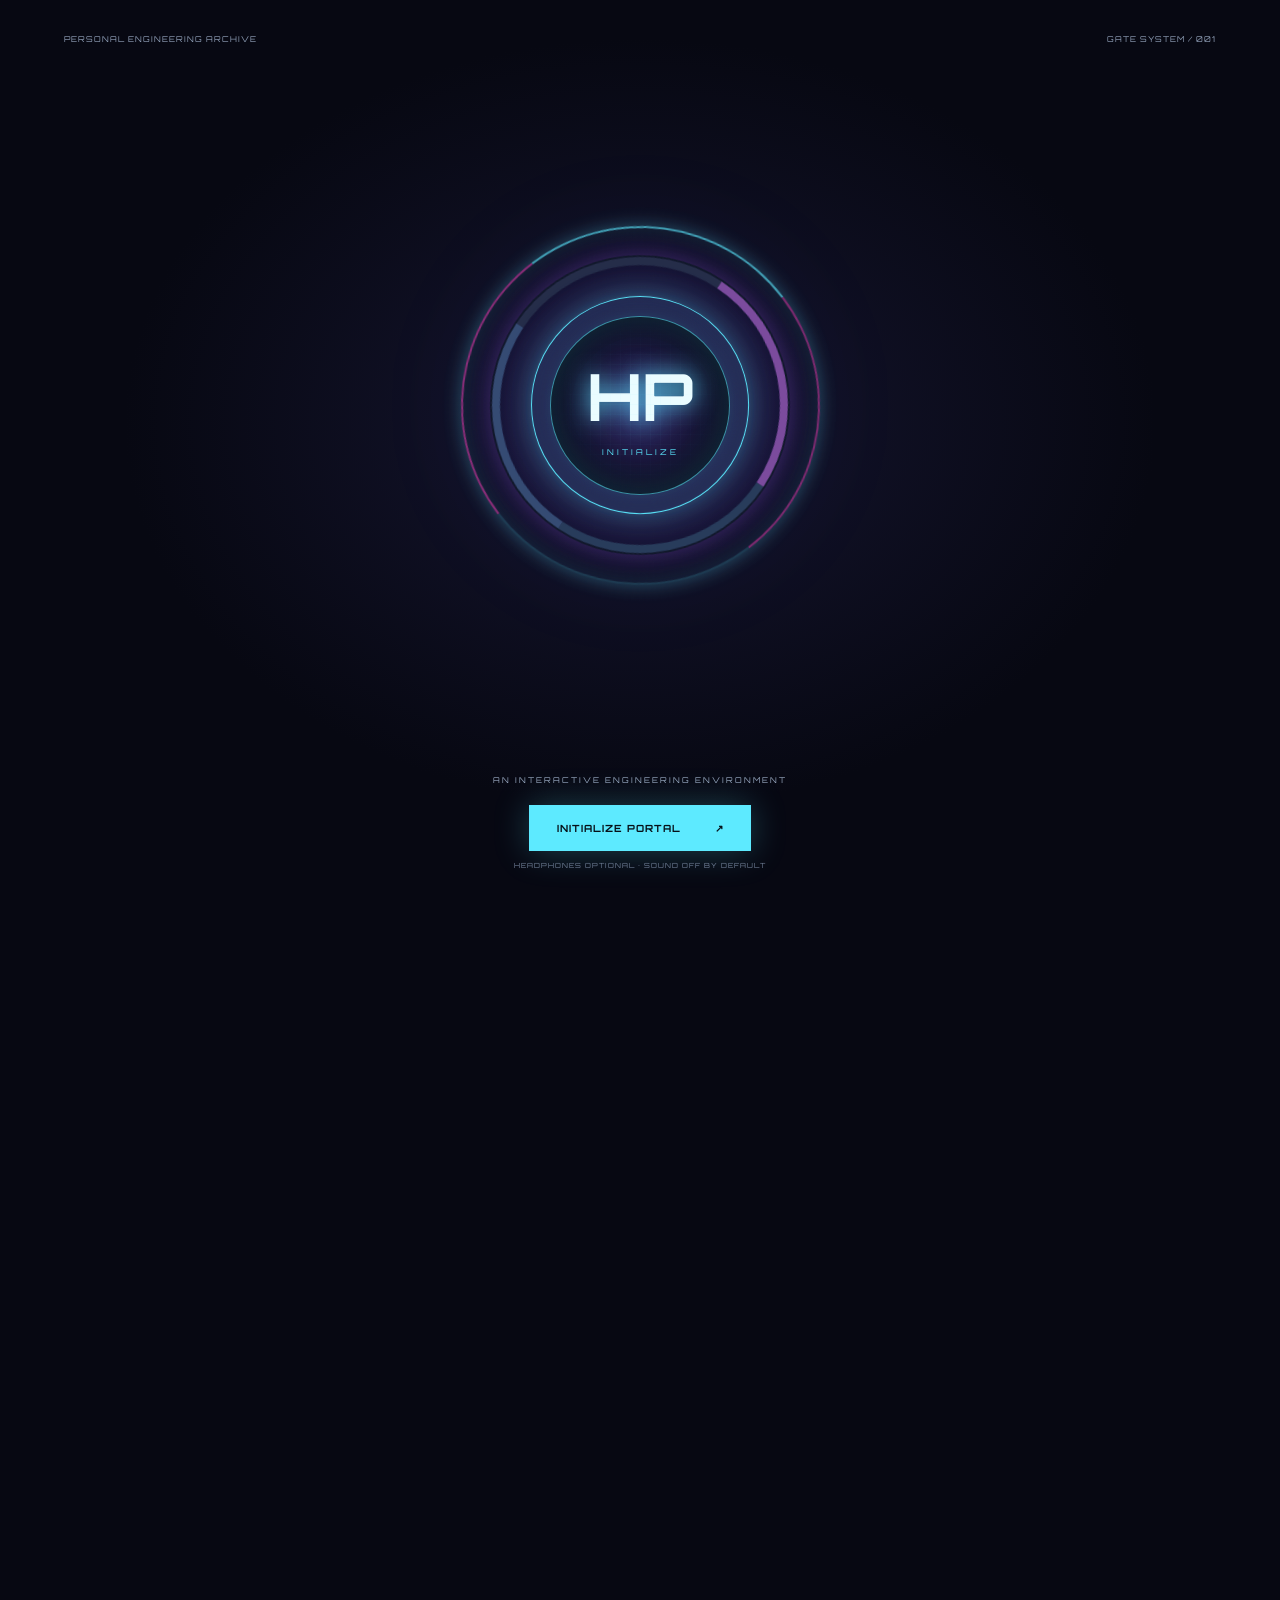
==== commit d3fa1c55: "Route legacy About page to new profile floor" ====
--- a/about.html
+++ b/about.html
@@ -1,56 +1 @@
-<!DOCTYPE html>
-<html lang="en">
-<head>
-  <meta charset="UTF-8">
-  <meta name="viewport" content="width=device-width, initial-scale=1.0">
-  <meta name="description" content="About Harish P — ECE engineering student focused on VLSI, digital design, embedded systems, AI/ML and robotics.">
-  <title>About Harish P</title>
-  <link rel="stylesheet" href="style.css">
-</head>
-<body>
-  <header class="nav">
-    <a class="logo" href="index.html">HARISH <span>P</span></a>
-    <button class="menu-btn" aria-label="Open navigation" aria-expanded="false">☰</button>
-    <nav class="nav-links">
-      <a href="index.html">HOME</a><a href="projects.html">PROJECTS</a><a class="active" href="about.html">ABOUT</a><a href="#contact">CONTACT</a>
-    </nav>
-  </header>
-  <main>
-    <section class="about-hero">
-      <p class="eyebrow"><span></span> ABOUT THE ENGINEER</p>
-      <h1>HELLO,<br><span>I'M HARISH P.</span></h1>
-      <p class="hero-copy">Electronics & Communication Engineering student graduating in 2028, building toward VLSI and digital design while exploring AI/ML, robotics and research-driven engineering.</p>
-    </section>
-
-    <section class="section section-gray"><div class="container">
-      <div class="section-heading"><div><p class="section-kicker">01. PROFILE</p><h2>Engineer in <span>Progress.</span></h2></div></div>
-      <div class="profile-grid">
-        <div class="profile-card"><div class="avatar">H<span>P</span></div><p>ECE ENGINEERING STUDENT</p><p>VLSI / DIGITAL DESIGN</p><p>R&D / DEEP TECH</p></div>
-        <div><p class="body-text">I'm Harish P, an Electronics & Communication Engineering student interested in understanding systems from the hardware level up and turning concepts into working prototypes.</p><p class="body-text">My primary career direction is VLSI and digital design. Alongside that, I'm exploring AI/ML, robotics and research-driven engineering, with a long-term interest in deep-tech entrepreneurship.</p><p class="body-text">I prefer learning by building: designing circuits, writing code, experimenting with hardware and documenting what works and what doesn't.</p></div>
-      </div>
-    </div></section>
-
-    <section class="section container">
-      <div class="section-heading"><div><p class="section-kicker">02. EDUCATION</p><h2>Academic <span>Foundation</span></h2></div><p>Current engineering education and the foundation behind my technical direction.</p></div>
-      <div class="project-grid" style="grid-template-columns:1fr"><article class="project-card"><div class="project-body" style="padding:28px"><small>2024 — 2028</small><h3 style="font-size:25px">B.E. Electronics & Communication Engineering</h3><p>Prathyusha Engineering College</p><div class="tags" style="margin-top:14px"><span>ECE</span><span>ENGINEERING</span><span>2028</span></div></div></article></div>
-    </section>
-
-    <section class="section section-gray"><div class="container">
-      <div class="section-heading"><div><p class="section-kicker">03. TECHNICAL SKILLS</p><h2>What I'm <span>Learning & Using</span></h2></div></div>
-      <div class="stack"><div>VERILOG / DIGITAL DESIGN <span>VLSI</span></div><div>C++ <span>PROGRAMMING</span></div><div>PYTHON <span>PROGRAMMING</span></div><div>ARDUINO / ESP32 <span>EMBEDDED</span></div><div>MATLAB <span>ENGINEERING</span></div><div>GIT / GITHUB <span>TOOLS</span></div><div>AI / MACHINE LEARNING <span>EXPLORING</span></div></div>
-    </div></section>
-
-    <section class="section container">
-      <div class="section-heading"><div><p class="section-kicker">04. CAREER INTERESTS</p><h2>Where I Want to <span>Grow</span></h2></div></div>
-      <div class="interest-grid"><div><b>01</b><h3>VLSI</h3><p>Semiconductors</p></div><div><b>02</b><h3>AI / ML</h3><p>Intelligent Systems</p></div><div><b>03</b><h3>Robotics</h3><p>Automation</p></div><div><b>04</b><h3>R&D</h3><p>Deep Tech</p></div><div><b>05</b><h3>Entrepreneurship</h3><p>Long-term Goal</p></div></div>
-    </section>
-
-    <section class="section section-gray" id="contact"><div class="container split-section">
-      <div><p class="section-kicker">05. CONTACT</p><h2>Let's <span>Connect.</span></h2><p class="body-text">For collaborations, internships, opportunities or technical discussions.</p></div>
-      <div><div class="contact-card"><strong>Email</strong><a href="mailto:engineerharish05@gmail.com">engineerharish05@gmail.com</a></div><div class="contact-card"><strong>GitHub</strong><a href="https://github.com/engineerharish05" target="_blank" rel="noopener">github.com/engineerharish05 ↗</a></div><p class="replace-note">LinkedIn can be added when your professional profile is ready.</p></div>
-    </div></section>
-  </main>
-  <footer><div><strong>HARISH P</strong><span>ECE Engineering Student · Prathyusha Engineering College · 2028</span></div><div><a href="index.html">Home</a><a href="projects.html">Projects</a><a href="about.html">About</a></div></footer>
-  <script src="script.js"></script>
-</body>
-</html>
+<!doctype html><html lang="en"><head><meta charset="utf-8"><meta name="viewport" content="width=device-width,initial-scale=1"><meta http-equiv="refresh" content="0;url=index.html#about"><title>Profile — Harish P</title><link rel="canonical" href="index.html#about"></head><body style="background:#070812;color:#edf4ff;font-family:sans-serif;padding:2rem">Opening the <a href="index.html#about" style="color:#5deaff">Harish P portfolio profile</a>…</body></html>
